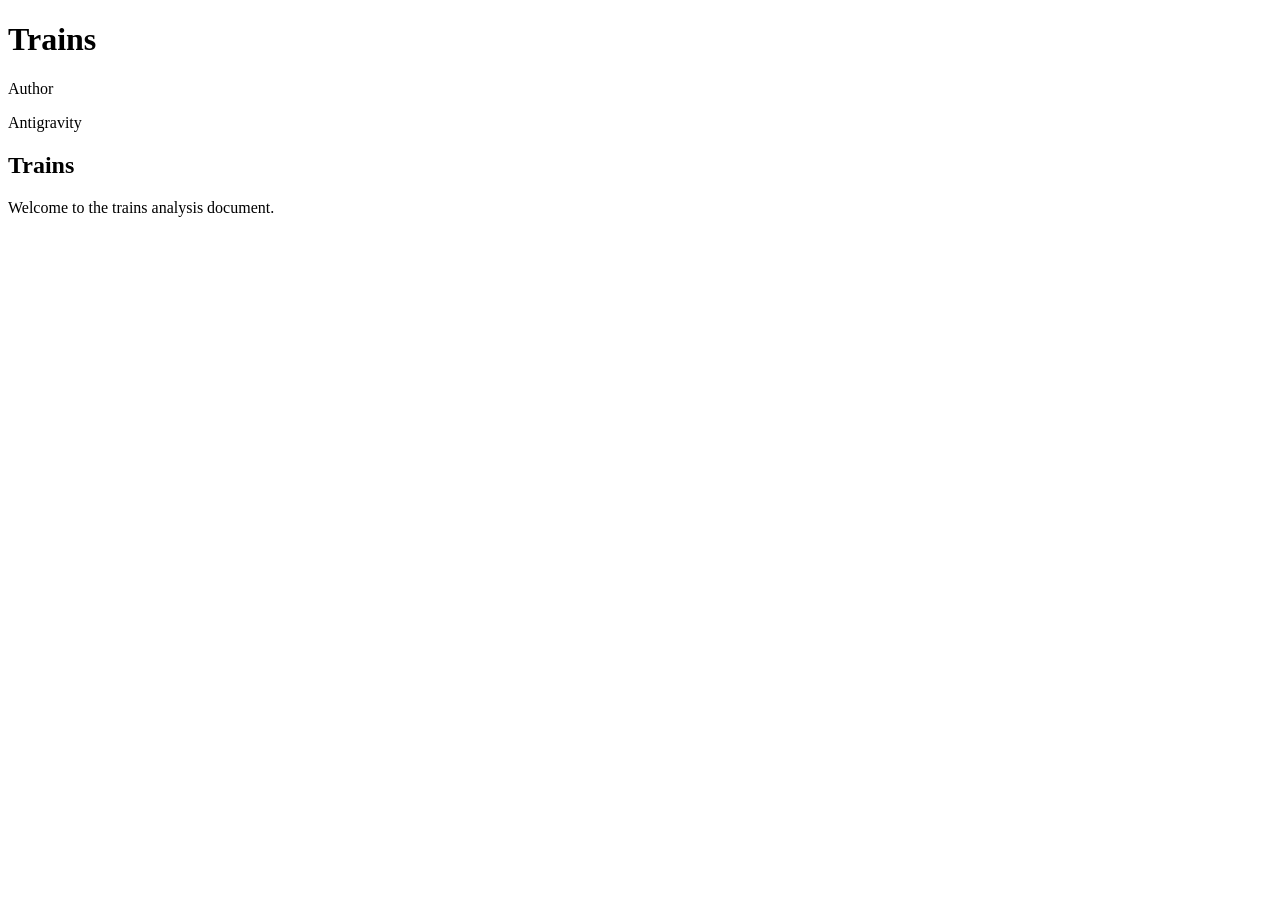
==== analysis.html @ bbd1805a "Add Quarto analysis document and configuration" ====
<!DOCTYPE html>
<html xmlns="http://www.w3.org/1999/xhtml" lang="en" xml:lang="en"><head>

<meta charset="utf-8">
<meta name="generator" content="quarto-1.9.38">

<meta name="viewport" content="width=device-width, initial-scale=1.0, user-scalable=yes">

<meta name="author" content="Antigravity">

<title>Trains</title>
<style>
/* Default styles provided by pandoc.
** See https://pandoc.org/MANUAL.html#variables-for-html for config info.
*/
code{white-space: pre-wrap;}
span.smallcaps{font-variant: small-caps;}
div.columns{display: flex; gap: min(4vw, 1.5em);}
div.column{flex: auto; overflow-x: auto;}
div.hanging-indent{margin-left: 1.5em; text-indent: -1.5em;}
ul.task-list{list-style: none;}
ul.task-list li input[type="checkbox"] {
  width: 0.8em;
  margin: 0 0.8em 0.2em -1em; /* quarto-specific, see https://github.com/quarto-dev/quarto-cli/issues/4556 */ 
  vertical-align: middle;
}
</style>


<script src="analysis_files/libs/clipboard/clipboard.min.js"></script>
<script src="analysis_files/libs/quarto-html/quarto.js" type="module"></script>
<script src="analysis_files/libs/quarto-html/tabsets/tabsets.js" type="module"></script>
<script src="analysis_files/libs/quarto-html/popper.min.js"></script>
<script src="analysis_files/libs/quarto-html/tippy.umd.min.js"></script>
<script src="analysis_files/libs/quarto-html/anchor.min.js"></script>
<link href="analysis_files/libs/quarto-html/tippy.css" rel="stylesheet">
<link href="analysis_files/libs/quarto-html/quarto-syntax-highlighting-15634bcf2e68342d4ad2dfa704d543f6.css" rel="stylesheet" id="quarto-text-highlighting-styles">
<script src="analysis_files/libs/bootstrap/bootstrap.min.js"></script>
<link href="analysis_files/libs/bootstrap/bootstrap-icons.css" rel="stylesheet">
<link href="analysis_files/libs/bootstrap/bootstrap-22d9d407b2aa3baf060e26cb929b2862.min.css" rel="stylesheet" append-hash="true" id="quarto-bootstrap" data-mode="light">


</head>

<body class="fullcontent quarto-light">

<div id="quarto-content" class="page-columns page-rows-contents page-layout-article">

<main class="content" id="quarto-document-content">

<header id="title-block-header" class="quarto-title-block default">
<div class="quarto-title">
<h1 class="title">Trains</h1>
</div>



<div class="quarto-title-meta">

    <div>
    <div class="quarto-title-meta-heading">Author</div>
    <div class="quarto-title-meta-contents">
             <p>Antigravity </p>
          </div>
  </div>
    
  
    
  </div>
  


</header>


<section id="trains" class="level1">
<h1>Trains</h1>
<p>Welcome to the trains analysis document.</p>
</section>

</main>
<!-- /main column -->
<script id="quarto-html-after-body" type="application/javascript">
  window.document.addEventListener("DOMContentLoaded", function (event) {
    const icon = "";
    const anchorJS = new window.AnchorJS();
    anchorJS.options = {
      placement: 'right',
      icon: icon
    };
    anchorJS.add('.anchored');
    const isCodeAnnotation = (el) => {
      for (const clz of el.classList) {
        if (clz.startsWith('code-annotation-')) {                     
          return true;
        }
      }
      return false;
    }
    const onCopySuccess = function(e) {
      // button target
      const button = e.trigger;
      // don't keep focus
      button.blur();
      // flash "checked"
      button.classList.add('code-copy-button-checked');
      var currentTitle = button.getAttribute("title");
      button.setAttribute("title", "Copied!");
      let tooltip;
      if (window.bootstrap) {
        button.setAttribute("data-bs-toggle", "tooltip");
        button.setAttribute("data-bs-placement", "left");
        button.setAttribute("data-bs-title", "Copied!");
        tooltip = new bootstrap.Tooltip(button, 
          { trigger: "manual", 
            customClass: "code-copy-button-tooltip",
            offset: [0, -8]});
        tooltip.show();    
      }
      setTimeout(function() {
        if (tooltip) {
          tooltip.hide();
          button.removeAttribute("data-bs-title");
          button.removeAttribute("data-bs-toggle");
          button.removeAttribute("data-bs-placement");
        }
        button.setAttribute("title", currentTitle);
        button.classList.remove('code-copy-button-checked');
      }, 1000);
      // clear code selection
      e.clearSelection();
    }
    const getTextToCopy = function(trigger) {
      const outerScaffold = trigger.parentElement.cloneNode(true);
      const codeEl = outerScaffold.querySelector('code');
      for (const childEl of codeEl.children) {
        if (isCodeAnnotation(childEl)) {
          childEl.remove();
        }
      }
      return codeEl.innerText;
    }
    const clipboard = new window.ClipboardJS('.code-copy-button:not([data-in-quarto-modal])', {
      text: getTextToCopy
    });
    clipboard.on('success', onCopySuccess);
    if (window.document.getElementById('quarto-embedded-source-code-modal')) {
      const clipboardModal = new window.ClipboardJS('.code-copy-button[data-in-quarto-modal]', {
        text: getTextToCopy,
        container: window.document.getElementById('quarto-embedded-source-code-modal')
      });
      clipboardModal.on('success', onCopySuccess);
    }
      var localhostRegex = new RegExp(/^(?:http|https):\/\/localhost\:?[0-9]*\//);
      var mailtoRegex = new RegExp(/^mailto:/);
        var filterRegex = new RegExp('/' + window.location.host + '/');
      var isInternal = (href) => {
          return filterRegex.test(href) || localhostRegex.test(href) || mailtoRegex.test(href);
      }
      // Inspect non-navigation links and adorn them if external
     var links = window.document.querySelectorAll('a[href]:not(.nav-link):not(.navbar-brand):not(.toc-action):not(.sidebar-link):not(.sidebar-item-toggle):not(.pagination-link):not(.no-external):not([aria-hidden]):not(.dropdown-item):not(.quarto-navigation-tool):not(.about-link)');
      for (var i=0; i<links.length; i++) {
        const link = links[i];
        if (!isInternal(link.href)) {
          // undo the damage that might have been done by quarto-nav.js in the case of
          // links that we want to consider external
          if (link.dataset.originalHref !== undefined) {
            link.href = link.dataset.originalHref;
          }
        }
      }
    function tippyHover(el, contentFn, onTriggerFn, onUntriggerFn) {
      const config = {
        allowHTML: true,
        maxWidth: 500,
        delay: 100,
        arrow: false,
        appendTo: function(el) {
            return el.parentElement;
        },
        interactive: true,
        interactiveBorder: 10,
        theme: 'quarto',
        placement: 'bottom-start',
      };
      if (contentFn) {
        config.content = contentFn;
      }
      if (onTriggerFn) {
        config.onTrigger = onTriggerFn;
      }
      if (onUntriggerFn) {
        config.onUntrigger = onUntriggerFn;
      }
      window.tippy(el, config); 
    }
    const noterefs = window.document.querySelectorAll('a[role="doc-noteref"]');
    for (var i=0; i<noterefs.length; i++) {
      const ref = noterefs[i];
      tippyHover(ref, function() {
        // use id or data attribute instead here
        let href = ref.getAttribute('data-footnote-href') || ref.getAttribute('href');
        try { href = new URL(href).hash; } catch {}
        const id = href.replace(/^#\/?/, "");
        const note = window.document.getElementById(id);
        if (note) {
          return note.innerHTML;
        } else {
          return "";
        }
      });
    }
    const xrefs = window.document.querySelectorAll('a.quarto-xref');
    const processXRef = (id, note) => {
      // Strip column container classes
      const stripColumnClz = (el) => {
        el.classList.remove("page-full", "page-columns");
        if (el.children) {
          for (const child of el.children) {
            stripColumnClz(child);
          }
        }
      }
      stripColumnClz(note)
      if (id === null || id.startsWith('sec-')) {
        // Special case sections, only their first couple elements
        const container = document.createElement("div");
        if (note.children && note.children.length > 2) {
          container.appendChild(note.children[0].cloneNode(true));
          for (let i = 1; i < note.children.length; i++) {
            const child = note.children[i];
            if (child.tagName === "P" && child.innerText === "") {
              continue;
            } else {
              container.appendChild(child.cloneNode(true));
              break;
            }
          }
          if (window.Quarto?.typesetMath) {
            window.Quarto.typesetMath(container);
          }
          return container.innerHTML
        } else {
          if (window.Quarto?.typesetMath) {
            window.Quarto.typesetMath(note);
          }
          return note.innerHTML;
        }
      } else {
        // Remove any anchor links if they are present
        const anchorLink = note.querySelector('a.anchorjs-link');
        if (anchorLink) {
          anchorLink.remove();
        }
        if (window.Quarto?.typesetMath) {
          window.Quarto.typesetMath(note);
        }
        if (note.classList.contains("callout")) {
          return note.outerHTML;
        } else {
          return note.innerHTML;
        }
      }
    }
    for (var i=0; i<xrefs.length; i++) {
      const xref = xrefs[i];
      tippyHover(xref, undefined, function(instance) {
        instance.disable();
        let url = xref.getAttribute('href');
        let hash = undefined; 
        if (url.startsWith('#')) {
          hash = url;
        } else {
          try { hash = new URL(url).hash; } catch {}
        }
        if (hash) {
          const id = hash.replace(/^#\/?/, "");
          const note = window.document.getElementById(id);
          if (note !== null) {
            try {
              const html = processXRef(id, note.cloneNode(true));
              instance.setContent(html);
            } finally {
              instance.enable();
              instance.show();
            }
          } else {
            // See if we can fetch this
            fetch(url.split('#')[0])
            .then(res => res.text())
            .then(html => {
              const parser = new DOMParser();
              const htmlDoc = parser.parseFromString(html, "text/html");
              const note = htmlDoc.getElementById(id);
              if (note !== null) {
                const html = processXRef(id, note);
                instance.setContent(html);
              } 
            }).finally(() => {
              instance.enable();
              instance.show();
            });
          }
        } else {
          // See if we can fetch a full url (with no hash to target)
          // This is a special case and we should probably do some content thinning / targeting
          fetch(url)
          .then(res => res.text())
          .then(html => {
            const parser = new DOMParser();
            const htmlDoc = parser.parseFromString(html, "text/html");
            const note = htmlDoc.querySelector('main.content');
            if (note !== null) {
              // This should only happen for chapter cross references
              // (since there is no id in the URL)
              // remove the first header
              if (note.children.length > 0 && note.children[0].tagName === "HEADER") {
                note.children[0].remove();
              }
              const html = processXRef(null, note);
              instance.setContent(html);
            } 
          }).finally(() => {
            instance.enable();
            instance.show();
          });
        }
      }, function(instance) {
      });
    }
        let selectedAnnoteEl;
        const selectorForAnnotation = ( cell, annotation) => {
          let cellAttr = 'data-code-cell="' + cell + '"';
          let lineAttr = 'data-code-annotation="' +  annotation + '"';
          const selector = 'span[' + cellAttr + '][' + lineAttr + ']';
          return selector;
        }
        const selectCodeLines = (annoteEl) => {
          const doc = window.document;
          const targetCell = annoteEl.getAttribute("data-target-cell");
          const targetAnnotation = annoteEl.getAttribute("data-target-annotation");
          const annoteSpan = window.document.querySelector(selectorForAnnotation(targetCell, targetAnnotation));
          const lines = annoteSpan.getAttribute("data-code-lines").split(",");
          const lineIds = lines.map((line) => {
            return targetCell + "-" + line;
          })
          let top = null;
          let height = null;
          let parent = null;
          if (lineIds.length > 0) {
              //compute the position of the single el (top and bottom and make a div)
              const el = window.document.getElementById(lineIds[0]);
              top = el.offsetTop;
              height = el.offsetHeight;
              parent = el.parentElement.parentElement;
            if (lineIds.length > 1) {
              const lastEl = window.document.getElementById(lineIds[lineIds.length - 1]);
              const bottom = lastEl.offsetTop + lastEl.offsetHeight;
              height = bottom - top;
            }
            if (top !== null && height !== null && parent !== null) {
              // cook up a div (if necessary) and position it 
              let div = window.document.getElementById("code-annotation-line-highlight");
              if (div === null) {
                div = window.document.createElement("div");
                div.setAttribute("id", "code-annotation-line-highlight");
                div.style.position = 'absolute';
                parent.appendChild(div);
              }
              div.style.top = top - 2 + "px";
              div.style.height = height + 4 + "px";
              div.style.left = 0;
              let gutterDiv = window.document.getElementById("code-annotation-line-highlight-gutter");
              if (gutterDiv === null) {
                gutterDiv = window.document.createElement("div");
                gutterDiv.setAttribute("id", "code-annotation-line-highlight-gutter");
                gutterDiv.style.position = 'absolute';
                const codeCell = window.document.getElementById(targetCell);
                const gutter = codeCell.querySelector('.code-annotation-gutter');
                gutter.appendChild(gutterDiv);
              }
              gutterDiv.style.top = top - 2 + "px";
              gutterDiv.style.height = height + 4 + "px";
            }
            selectedAnnoteEl = annoteEl;
          }
        };
        const unselectCodeLines = () => {
          const elementsIds = ["code-annotation-line-highlight", "code-annotation-line-highlight-gutter"];
          elementsIds.forEach((elId) => {
            const div = window.document.getElementById(elId);
            if (div) {
              div.remove();
            }
          });
          selectedAnnoteEl = undefined;
        };
          // Handle positioning of the toggle
      window.addEventListener(
        "resize",
        throttle(() => {
          elRect = undefined;
          if (selectedAnnoteEl) {
            selectCodeLines(selectedAnnoteEl);
          }
        }, 10)
      );
      function throttle(fn, ms) {
      let throttle = false;
      let timer;
        return (...args) => {
          if(!throttle) { // first call gets through
              fn.apply(this, args);
              throttle = true;
          } else { // all the others get throttled
              if(timer) clearTimeout(timer); // cancel #2
              timer = setTimeout(() => {
                fn.apply(this, args);
                timer = throttle = false;
              }, ms);
          }
        };
      }
        // Attach click handler to the DT
        const annoteDls = window.document.querySelectorAll('dt[data-target-cell]');
        for (const annoteDlNode of annoteDls) {
          annoteDlNode.addEventListener('click', (event) => {
            const clickedEl = event.target;
            if (clickedEl !== selectedAnnoteEl) {
              unselectCodeLines();
              const activeEl = window.document.querySelector('dt[data-target-cell].code-annotation-active');
              if (activeEl) {
                activeEl.classList.remove('code-annotation-active');
              }
              selectCodeLines(clickedEl);
              clickedEl.classList.add('code-annotation-active');
            } else {
              // Unselect the line
              unselectCodeLines();
              clickedEl.classList.remove('code-annotation-active');
            }
          });
        }
    const findCites = (el) => {
      const parentEl = el.parentElement;
      if (parentEl) {
        const cites = parentEl.dataset.cites;
        if (cites) {
          return {
            el,
            cites: cites.split(' ')
          };
        } else {
          return findCites(el.parentElement)
        }
      } else {
        return undefined;
      }
    };
    var bibliorefs = window.document.querySelectorAll('a[role="doc-biblioref"]');
    for (var i=0; i<bibliorefs.length; i++) {
      const ref = bibliorefs[i];
      const citeInfo = findCites(ref);
      if (citeInfo) {
        tippyHover(citeInfo.el, function() {
          var popup = window.document.createElement('div');
          citeInfo.cites.forEach(function(cite) {
            var citeDiv = window.document.createElement('div');
            citeDiv.classList.add('hanging-indent');
            citeDiv.classList.add('csl-entry');
            var biblioDiv = window.document.getElementById('ref-' + cite);
            if (biblioDiv) {
              citeDiv.innerHTML = biblioDiv.innerHTML;
            }
            popup.appendChild(citeDiv);
          });
          return popup.innerHTML;
        });
      }
    }
  });
  </script>
</div> <!-- /content -->




</body></html>
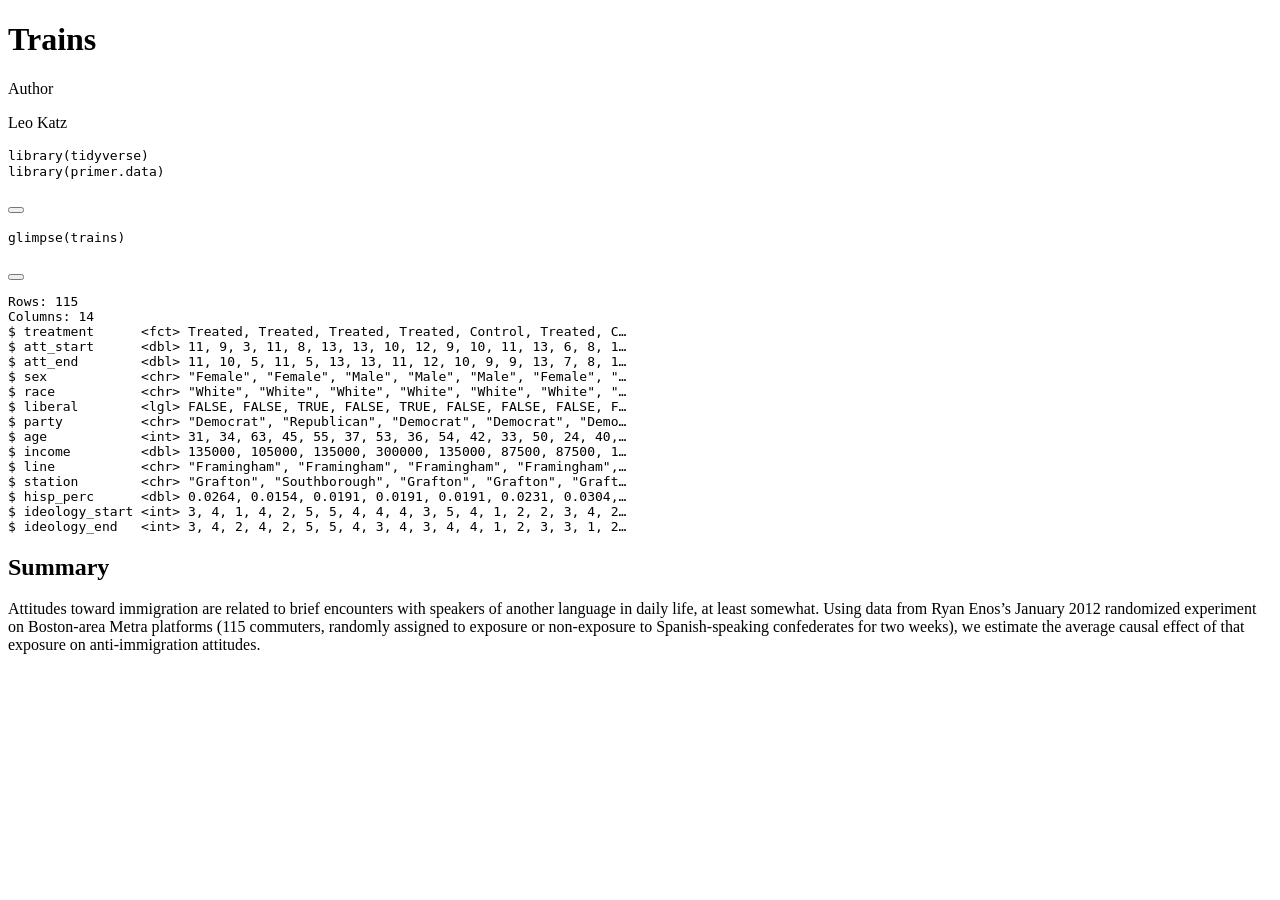
==== commit 1d7db26e: "inital summary and wisdom analysis" ====
--- a/analysis.html
+++ b/analysis.html
@@ -6,7 +6,7 @@
 
 <meta name="viewport" content="width=device-width, initial-scale=1.0, user-scalable=yes">
 
-<meta name="author" content="Antigravity">
+<meta name="author" content="Leo Katz">
 
 <title>Trains</title>
 <style>
@@ -24,6 +24,41 @@
   margin: 0 0.8em 0.2em -1em; /* quarto-specific, see https://github.com/quarto-dev/quarto-cli/issues/4556 */ 
   vertical-align: middle;
 }
+/* CSS for syntax highlighting */
+html { -webkit-text-size-adjust: 100%; }
+pre > code.sourceCode { white-space: pre; position: relative; }
+pre > code.sourceCode > span { display: inline-block; line-height: 1.25; }
+pre > code.sourceCode > span:empty { height: 1.2em; }
+.sourceCode { overflow: visible; }
+code.sourceCode > span { color: inherit; text-decoration: inherit; }
+div.sourceCode { margin: 1em 0; }
+pre.sourceCode { margin: 0; }
+@media screen {
+div.sourceCode { overflow: auto; }
+}
+@media print {
+pre > code.sourceCode { white-space: pre-wrap; }
+pre > code.sourceCode > span { text-indent: -5em; padding-left: 5em; }
+}
+pre.numberSource code
+  { counter-reset: source-line 0; }
+pre.numberSource code > span
+  { position: relative; left: -4em; counter-increment: source-line; }
+pre.numberSource code > span > a:first-child::before
+  { content: counter(source-line);
+    position: relative; left: -1em; text-align: right; vertical-align: baseline;
+    border: none; display: inline-block;
+    -webkit-touch-callout: none; -webkit-user-select: none;
+    -khtml-user-select: none; -moz-user-select: none;
+    -ms-user-select: none; user-select: none;
+    padding: 0 4px; width: 4em;
+  }
+pre.numberSource { margin-left: 3em;  padding-left: 4px; }
+div.sourceCode
+  {   }
+@media screen {
+pre > code.sourceCode > span > a:first-child::before { text-decoration: underline; }
+}
 </style>
 
 
@@ -60,7 +95,7 @@
     <div>
     <div class="quarto-title-meta-heading">Author</div>
     <div class="quarto-title-meta-contents">
-             <p>Antigravity </p>
+             <p>Leo Katz </p>
           </div>
   </div>
     
@@ -73,9 +108,34 @@
 </header>
 
 
-<section id="trains" class="level1">
-<h1>Trains</h1>
-<p>Welcome to the trains analysis document.</p>
+<div class="cell">
+<div class="code-copy-outer-scaffold"><div class="sourceCode cell-code" id="cb1"><pre class="sourceCode r code-with-copy"><code class="sourceCode r"><span id="cb1-1"><a href="#cb1-1" aria-hidden="true" tabindex="-1"></a><span class="fu">library</span>(tidyverse)</span>
+<span id="cb1-2"><a href="#cb1-2" aria-hidden="true" tabindex="-1"></a><span class="fu">library</span>(primer.data)</span></code></pre></div><button title="Copy to Clipboard" class="code-copy-button"><i class="bi"></i></button></div>
+</div>
+<div class="cell">
+<div class="code-copy-outer-scaffold"><div class="sourceCode cell-code" id="cb2"><pre class="sourceCode r code-with-copy"><code class="sourceCode r"><span id="cb2-1"><a href="#cb2-1" aria-hidden="true" tabindex="-1"></a><span class="fu">glimpse</span>(trains)</span></code></pre></div><button title="Copy to Clipboard" class="code-copy-button"><i class="bi"></i></button></div>
+<div class="cell-output cell-output-stdout">
+<pre><code>Rows: 115
+Columns: 14
+$ treatment      &lt;fct&gt; Treated, Treated, Treated, Treated, Control, Treated, C…
+$ att_start      &lt;dbl&gt; 11, 9, 3, 11, 8, 13, 13, 10, 12, 9, 10, 11, 13, 6, 8, 1…
+$ att_end        &lt;dbl&gt; 11, 10, 5, 11, 5, 13, 13, 11, 12, 10, 9, 9, 13, 7, 8, 1…
+$ sex            &lt;chr&gt; "Female", "Female", "Male", "Male", "Male", "Female", "…
+$ race           &lt;chr&gt; "White", "White", "White", "White", "White", "White", "…
+$ liberal        &lt;lgl&gt; FALSE, FALSE, TRUE, FALSE, TRUE, FALSE, FALSE, FALSE, F…
+$ party          &lt;chr&gt; "Democrat", "Republican", "Democrat", "Democrat", "Demo…
+$ age            &lt;int&gt; 31, 34, 63, 45, 55, 37, 53, 36, 54, 42, 33, 50, 24, 40,…
+$ income         &lt;dbl&gt; 135000, 105000, 135000, 300000, 135000, 87500, 87500, 1…
+$ line           &lt;chr&gt; "Framingham", "Framingham", "Framingham", "Framingham",…
+$ station        &lt;chr&gt; "Grafton", "Southborough", "Grafton", "Grafton", "Graft…
+$ hisp_perc      &lt;dbl&gt; 0.0264, 0.0154, 0.0191, 0.0191, 0.0191, 0.0231, 0.0304,…
+$ ideology_start &lt;int&gt; 3, 4, 1, 4, 2, 5, 5, 4, 4, 4, 3, 5, 4, 1, 2, 2, 3, 4, 2…
+$ ideology_end   &lt;int&gt; 3, 4, 2, 4, 2, 5, 5, 4, 3, 4, 3, 4, 4, 1, 2, 3, 3, 1, 2…</code></pre>
+</div>
+</div>
+<section id="summary" class="level2">
+<h2 class="anchored" data-anchor-id="summary">Summary</h2>
+<p>Attitudes toward immigration are related to brief encounters with speakers of another language in daily life, at least somewhat. Using data from Ryan Enos’s January 2012 randomized experiment on Boston-area Metra platforms (115 commuters, randomly assigned to exposure or non-exposure to Spanish-speaking confederates for two weeks), we estimate the average causal effect of that exposure on anti-immigration attitudes.</p>
 </section>
 
 </main>
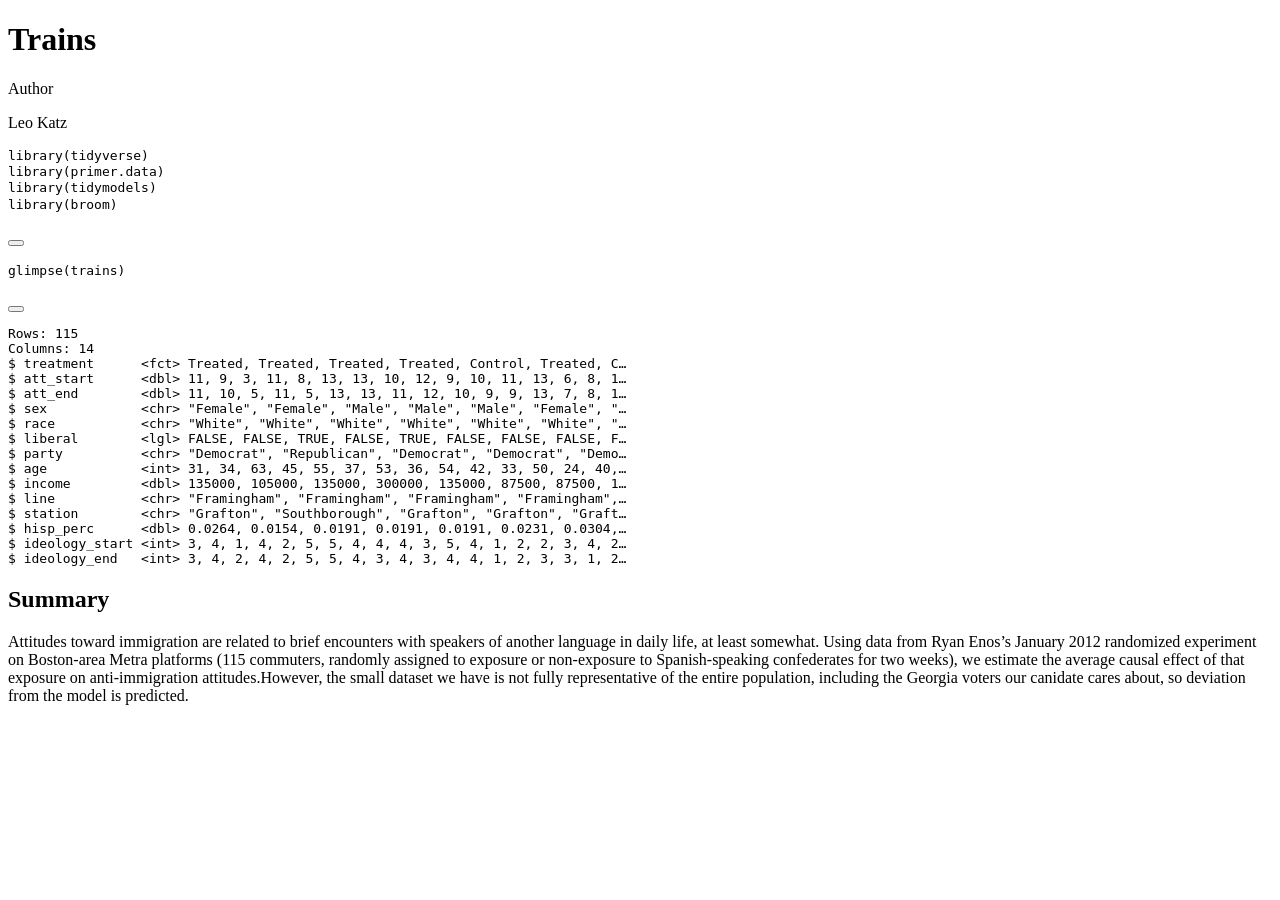
==== commit 10b974d2: "added next sentence to summary" ====
--- a/analysis.html
+++ b/analysis.html
@@ -110,7 +110,9 @@
 
 <div class="cell">
 <div class="code-copy-outer-scaffold"><div class="sourceCode cell-code" id="cb1"><pre class="sourceCode r code-with-copy"><code class="sourceCode r"><span id="cb1-1"><a href="#cb1-1" aria-hidden="true" tabindex="-1"></a><span class="fu">library</span>(tidyverse)</span>
-<span id="cb1-2"><a href="#cb1-2" aria-hidden="true" tabindex="-1"></a><span class="fu">library</span>(primer.data)</span></code></pre></div><button title="Copy to Clipboard" class="code-copy-button"><i class="bi"></i></button></div>
+<span id="cb1-2"><a href="#cb1-2" aria-hidden="true" tabindex="-1"></a><span class="fu">library</span>(primer.data)</span>
+<span id="cb1-3"><a href="#cb1-3" aria-hidden="true" tabindex="-1"></a><span class="fu">library</span>(tidymodels)</span>
+<span id="cb1-4"><a href="#cb1-4" aria-hidden="true" tabindex="-1"></a><span class="fu">library</span>(broom)</span></code></pre></div><button title="Copy to Clipboard" class="code-copy-button"><i class="bi"></i></button></div>
 </div>
 <div class="cell">
 <div class="code-copy-outer-scaffold"><div class="sourceCode cell-code" id="cb2"><pre class="sourceCode r code-with-copy"><code class="sourceCode r"><span id="cb2-1"><a href="#cb2-1" aria-hidden="true" tabindex="-1"></a><span class="fu">glimpse</span>(trains)</span></code></pre></div><button title="Copy to Clipboard" class="code-copy-button"><i class="bi"></i></button></div>
@@ -135,7 +137,7 @@
 </div>
 <section id="summary" class="level2">
 <h2 class="anchored" data-anchor-id="summary">Summary</h2>
-<p>Attitudes toward immigration are related to brief encounters with speakers of another language in daily life, at least somewhat. Using data from Ryan Enos’s January 2012 randomized experiment on Boston-area Metra platforms (115 commuters, randomly assigned to exposure or non-exposure to Spanish-speaking confederates for two weeks), we estimate the average causal effect of that exposure on anti-immigration attitudes.</p>
+<p>Attitudes toward immigration are related to brief encounters with speakers of another language in daily life, at least somewhat. Using data from Ryan Enos’s January 2012 randomized experiment on Boston-area Metra platforms (115 commuters, randomly assigned to exposure or non-exposure to Spanish-speaking confederates for two weeks), we estimate the average causal effect of that exposure on anti-immigration attitudes.However, the small dataset we have is not fully representative of the entire population, including the Georgia voters our canidate cares about, so deviation from the model is predicted.</p>
 </section>
 
 </main>
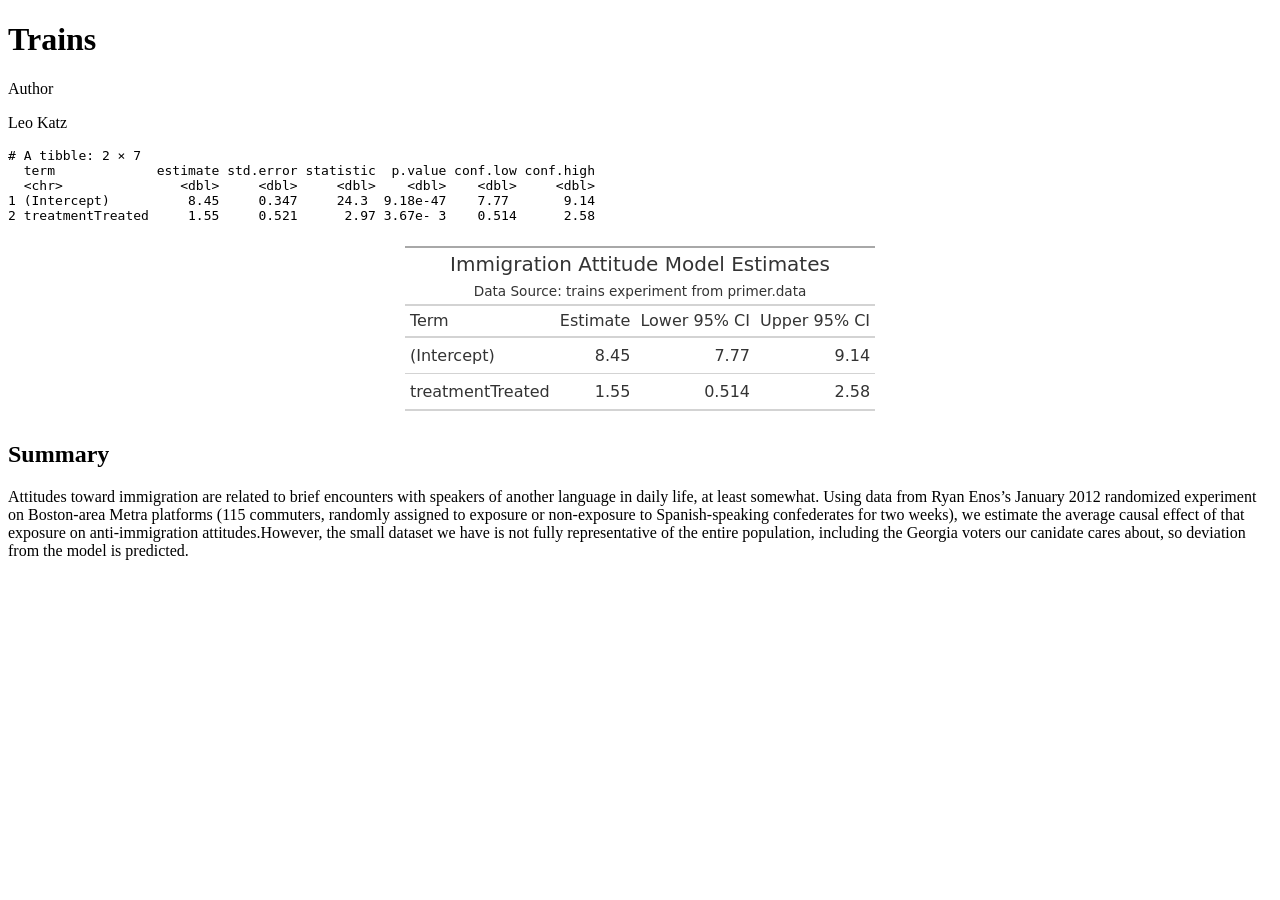
==== commit c86d1253: "added courage and updated summary" ====
--- a/analysis.html
+++ b/analysis.html
@@ -24,41 +24,6 @@
   margin: 0 0.8em 0.2em -1em; /* quarto-specific, see https://github.com/quarto-dev/quarto-cli/issues/4556 */ 
   vertical-align: middle;
 }
-/* CSS for syntax highlighting */
-html { -webkit-text-size-adjust: 100%; }
-pre > code.sourceCode { white-space: pre; position: relative; }
-pre > code.sourceCode > span { display: inline-block; line-height: 1.25; }
-pre > code.sourceCode > span:empty { height: 1.2em; }
-.sourceCode { overflow: visible; }
-code.sourceCode > span { color: inherit; text-decoration: inherit; }
-div.sourceCode { margin: 1em 0; }
-pre.sourceCode { margin: 0; }
-@media screen {
-div.sourceCode { overflow: auto; }
-}
-@media print {
-pre > code.sourceCode { white-space: pre-wrap; }
-pre > code.sourceCode > span { text-indent: -5em; padding-left: 5em; }
-}
-pre.numberSource code
-  { counter-reset: source-line 0; }
-pre.numberSource code > span
-  { position: relative; left: -4em; counter-increment: source-line; }
-pre.numberSource code > span > a:first-child::before
-  { content: counter(source-line);
-    position: relative; left: -1em; text-align: right; vertical-align: baseline;
-    border: none; display: inline-block;
-    -webkit-touch-callout: none; -webkit-user-select: none;
-    -khtml-user-select: none; -moz-user-select: none;
-    -ms-user-select: none; user-select: none;
-    padding: 0 4px; width: 4em;
-  }
-pre.numberSource { margin-left: 3em;  padding-left: 4px; }
-div.sourceCode
-  {   }
-@media screen {
-pre > code.sourceCode > span > a:first-child::before { text-decoration: underline; }
-}
 </style>
 
 
@@ -109,30 +74,498 @@
 
 
 <div class="cell">
-<div class="code-copy-outer-scaffold"><div class="sourceCode cell-code" id="cb1"><pre class="sourceCode r code-with-copy"><code class="sourceCode r"><span id="cb1-1"><a href="#cb1-1" aria-hidden="true" tabindex="-1"></a><span class="fu">library</span>(tidyverse)</span>
-<span id="cb1-2"><a href="#cb1-2" aria-hidden="true" tabindex="-1"></a><span class="fu">library</span>(primer.data)</span>
-<span id="cb1-3"><a href="#cb1-3" aria-hidden="true" tabindex="-1"></a><span class="fu">library</span>(tidymodels)</span>
-<span id="cb1-4"><a href="#cb1-4" aria-hidden="true" tabindex="-1"></a><span class="fu">library</span>(broom)</span></code></pre></div><button title="Copy to Clipboard" class="code-copy-button"><i class="bi"></i></button></div>
+<div class="cell-output cell-output-stdout">
+<pre><code># A tibble: 2 × 7
+  term             estimate std.error statistic  p.value conf.low conf.high
+  &lt;chr&gt;               &lt;dbl&gt;     &lt;dbl&gt;     &lt;dbl&gt;    &lt;dbl&gt;    &lt;dbl&gt;     &lt;dbl&gt;
+1 (Intercept)          8.45     0.347     24.3  9.18e-47    7.77       9.14
+2 treatmentTreated     1.55     0.521      2.97 3.67e- 3    0.514      2.58</code></pre>
+</div>
 </div>
 <div class="cell">
-<div class="code-copy-outer-scaffold"><div class="sourceCode cell-code" id="cb2"><pre class="sourceCode r code-with-copy"><code class="sourceCode r"><span id="cb2-1"><a href="#cb2-1" aria-hidden="true" tabindex="-1"></a><span class="fu">glimpse</span>(trains)</span></code></pre></div><button title="Copy to Clipboard" class="code-copy-button"><i class="bi"></i></button></div>
-<div class="cell-output cell-output-stdout">
-<pre><code>Rows: 115
-Columns: 14
-$ treatment      &lt;fct&gt; Treated, Treated, Treated, Treated, Control, Treated, C…
-$ att_start      &lt;dbl&gt; 11, 9, 3, 11, 8, 13, 13, 10, 12, 9, 10, 11, 13, 6, 8, 1…
-$ att_end        &lt;dbl&gt; 11, 10, 5, 11, 5, 13, 13, 11, 12, 10, 9, 9, 13, 7, 8, 1…
-$ sex            &lt;chr&gt; "Female", "Female", "Male", "Male", "Male", "Female", "…
-$ race           &lt;chr&gt; "White", "White", "White", "White", "White", "White", "…
-$ liberal        &lt;lgl&gt; FALSE, FALSE, TRUE, FALSE, TRUE, FALSE, FALSE, FALSE, F…
-$ party          &lt;chr&gt; "Democrat", "Republican", "Democrat", "Democrat", "Demo…
-$ age            &lt;int&gt; 31, 34, 63, 45, 55, 37, 53, 36, 54, 42, 33, 50, 24, 40,…
-$ income         &lt;dbl&gt; 135000, 105000, 135000, 300000, 135000, 87500, 87500, 1…
-$ line           &lt;chr&gt; "Framingham", "Framingham", "Framingham", "Framingham",…
-$ station        &lt;chr&gt; "Grafton", "Southborough", "Grafton", "Grafton", "Graft…
-$ hisp_perc      &lt;dbl&gt; 0.0264, 0.0154, 0.0191, 0.0191, 0.0191, 0.0231, 0.0304,…
-$ ideology_start &lt;int&gt; 3, 4, 1, 4, 2, 5, 5, 4, 4, 4, 3, 5, 4, 1, 2, 2, 3, 4, 2…
-$ ideology_end   &lt;int&gt; 3, 4, 2, 4, 2, 5, 5, 4, 3, 4, 3, 4, 4, 1, 2, 3, 3, 1, 2…</code></pre>
+<div class="cell-output-display">
+<div id="ojwdjwjxiv" style="padding-left:0px;padding-right:0px;padding-top:10px;padding-bottom:10px;overflow-x:auto;overflow-y:auto;width:auto;height:auto;">
+<style>#ojwdjwjxiv table {
+  font-family: system-ui, 'Segoe UI', Roboto, Helvetica, Arial, sans-serif, 'Apple Color Emoji', 'Segoe UI Emoji', 'Segoe UI Symbol', 'Noto Color Emoji';
+  -webkit-font-smoothing: antialiased;
+  -moz-osx-font-smoothing: grayscale;
+}
+
+#ojwdjwjxiv thead, #ojwdjwjxiv tbody, #ojwdjwjxiv tfoot, #ojwdjwjxiv tr, #ojwdjwjxiv td, #ojwdjwjxiv th {
+  border-style: none;
+}
+
+#ojwdjwjxiv p {
+  margin: 0;
+  padding: 0;
+}
+
+#ojwdjwjxiv .gt_table {
+  display: table;
+  border-collapse: collapse;
+  line-height: normal;
+  margin-left: auto;
+  margin-right: auto;
+  color: #333333;
+  font-size: 16px;
+  font-weight: normal;
+  font-style: normal;
+  background-color: #FFFFFF;
+  width: auto;
+  border-top-style: solid;
+  border-top-width: 2px;
+  border-top-color: #A8A8A8;
+  border-right-style: none;
+  border-right-width: 2px;
+  border-right-color: #D3D3D3;
+  border-bottom-style: solid;
+  border-bottom-width: 2px;
+  border-bottom-color: #A8A8A8;
+  border-left-style: none;
+  border-left-width: 2px;
+  border-left-color: #D3D3D3;
+}
+
+#ojwdjwjxiv .gt_caption {
+  padding-top: 4px;
+  padding-bottom: 4px;
+}
+
+#ojwdjwjxiv .gt_title {
+  color: #333333;
+  font-size: 125%;
+  font-weight: initial;
+  padding-top: 4px;
+  padding-bottom: 4px;
+  padding-left: 5px;
+  padding-right: 5px;
+  border-bottom-color: #FFFFFF;
+  border-bottom-width: 0;
+}
+
+#ojwdjwjxiv .gt_subtitle {
+  color: #333333;
+  font-size: 85%;
+  font-weight: initial;
+  padding-top: 3px;
+  padding-bottom: 5px;
+  padding-left: 5px;
+  padding-right: 5px;
+  border-top-color: #FFFFFF;
+  border-top-width: 0;
+}
+
+#ojwdjwjxiv .gt_heading {
+  background-color: #FFFFFF;
+  text-align: center;
+  border-bottom-color: #FFFFFF;
+  border-left-style: none;
+  border-left-width: 1px;
+  border-left-color: #D3D3D3;
+  border-right-style: none;
+  border-right-width: 1px;
+  border-right-color: #D3D3D3;
+}
+
+#ojwdjwjxiv .gt_bottom_border {
+  border-bottom-style: solid;
+  border-bottom-width: 2px;
+  border-bottom-color: #D3D3D3;
+}
+
+#ojwdjwjxiv .gt_col_headings {
+  border-top-style: solid;
+  border-top-width: 2px;
+  border-top-color: #D3D3D3;
+  border-bottom-style: solid;
+  border-bottom-width: 2px;
+  border-bottom-color: #D3D3D3;
+  border-left-style: none;
+  border-left-width: 1px;
+  border-left-color: #D3D3D3;
+  border-right-style: none;
+  border-right-width: 1px;
+  border-right-color: #D3D3D3;
+}
+
+#ojwdjwjxiv .gt_col_heading {
+  color: #333333;
+  background-color: #FFFFFF;
+  font-size: 100%;
+  font-weight: normal;
+  text-transform: inherit;
+  border-left-style: none;
+  border-left-width: 1px;
+  border-left-color: #D3D3D3;
+  border-right-style: none;
+  border-right-width: 1px;
+  border-right-color: #D3D3D3;
+  vertical-align: bottom;
+  padding-top: 5px;
+  padding-bottom: 6px;
+  padding-left: 5px;
+  padding-right: 5px;
+  overflow-x: hidden;
+}
+
+#ojwdjwjxiv .gt_column_spanner_outer {
+  color: #333333;
+  background-color: #FFFFFF;
+  font-size: 100%;
+  font-weight: normal;
+  text-transform: inherit;
+  padding-top: 0;
+  padding-bottom: 0;
+  padding-left: 4px;
+  padding-right: 4px;
+}
+
+#ojwdjwjxiv .gt_column_spanner_outer:first-child {
+  padding-left: 0;
+}
+
+#ojwdjwjxiv .gt_column_spanner_outer:last-child {
+  padding-right: 0;
+}
+
+#ojwdjwjxiv .gt_column_spanner {
+  border-bottom-style: solid;
+  border-bottom-width: 2px;
+  border-bottom-color: #D3D3D3;
+  vertical-align: bottom;
+  padding-top: 5px;
+  padding-bottom: 5px;
+  overflow-x: hidden;
+  display: inline-block;
+  width: 100%;
+}
+
+#ojwdjwjxiv .gt_spanner_row {
+  border-bottom-style: hidden;
+}
+
+#ojwdjwjxiv .gt_group_heading {
+  padding-top: 8px;
+  padding-bottom: 8px;
+  padding-left: 5px;
+  padding-right: 5px;
+  color: #333333;
+  background-color: #FFFFFF;
+  font-size: 100%;
+  font-weight: initial;
+  text-transform: inherit;
+  border-top-style: solid;
+  border-top-width: 2px;
+  border-top-color: #D3D3D3;
+  border-bottom-style: solid;
+  border-bottom-width: 2px;
+  border-bottom-color: #D3D3D3;
+  border-left-style: none;
+  border-left-width: 1px;
+  border-left-color: #D3D3D3;
+  border-right-style: none;
+  border-right-width: 1px;
+  border-right-color: #D3D3D3;
+  vertical-align: middle;
+  text-align: left;
+}
+
+#ojwdjwjxiv .gt_empty_group_heading {
+  padding: 0.5px;
+  color: #333333;
+  background-color: #FFFFFF;
+  font-size: 100%;
+  font-weight: initial;
+  border-top-style: solid;
+  border-top-width: 2px;
+  border-top-color: #D3D3D3;
+  border-bottom-style: solid;
+  border-bottom-width: 2px;
+  border-bottom-color: #D3D3D3;
+  vertical-align: middle;
+}
+
+#ojwdjwjxiv .gt_from_md > :first-child {
+  margin-top: 0;
+}
+
+#ojwdjwjxiv .gt_from_md > :last-child {
+  margin-bottom: 0;
+}
+
+#ojwdjwjxiv .gt_row {
+  padding-top: 8px;
+  padding-bottom: 8px;
+  padding-left: 5px;
+  padding-right: 5px;
+  margin: 10px;
+  border-top-style: solid;
+  border-top-width: 1px;
+  border-top-color: #D3D3D3;
+  border-left-style: none;
+  border-left-width: 1px;
+  border-left-color: #D3D3D3;
+  border-right-style: none;
+  border-right-width: 1px;
+  border-right-color: #D3D3D3;
+  vertical-align: middle;
+  overflow-x: hidden;
+}
+
+#ojwdjwjxiv .gt_stub {
+  color: #333333;
+  background-color: #FFFFFF;
+  font-size: 100%;
+  font-weight: initial;
+  text-transform: inherit;
+  border-right-style: solid;
+  border-right-width: 2px;
+  border-right-color: #D3D3D3;
+  padding-left: 5px;
+  padding-right: 5px;
+}
+
+#ojwdjwjxiv .gt_stub_row_group {
+  color: #333333;
+  background-color: #FFFFFF;
+  font-size: 100%;
+  font-weight: initial;
+  text-transform: inherit;
+  border-right-style: solid;
+  border-right-width: 2px;
+  border-right-color: #D3D3D3;
+  padding-left: 5px;
+  padding-right: 5px;
+  vertical-align: top;
+}
+
+#ojwdjwjxiv .gt_row_group_first td {
+  border-top-width: 2px;
+}
+
+#ojwdjwjxiv .gt_row_group_first th {
+  border-top-width: 2px;
+}
+
+#ojwdjwjxiv .gt_summary_row {
+  color: #333333;
+  background-color: #FFFFFF;
+  text-transform: inherit;
+  padding-top: 8px;
+  padding-bottom: 8px;
+  padding-left: 5px;
+  padding-right: 5px;
+}
+
+#ojwdjwjxiv .gt_first_summary_row {
+  border-top-style: solid;
+  border-top-color: #D3D3D3;
+}
+
+#ojwdjwjxiv .gt_first_summary_row.thick {
+  border-top-width: 2px;
+}
+
+#ojwdjwjxiv .gt_last_summary_row {
+  padding-top: 8px;
+  padding-bottom: 8px;
+  padding-left: 5px;
+  padding-right: 5px;
+  border-bottom-style: solid;
+  border-bottom-width: 2px;
+  border-bottom-color: #D3D3D3;
+}
+
+#ojwdjwjxiv .gt_grand_summary_row {
+  color: #333333;
+  background-color: #FFFFFF;
+  text-transform: inherit;
+  padding-top: 8px;
+  padding-bottom: 8px;
+  padding-left: 5px;
+  padding-right: 5px;
+}
+
+#ojwdjwjxiv .gt_first_grand_summary_row {
+  padding-top: 8px;
+  padding-bottom: 8px;
+  padding-left: 5px;
+  padding-right: 5px;
+  border-top-style: double;
+  border-top-width: 6px;
+  border-top-color: #D3D3D3;
+}
+
+#ojwdjwjxiv .gt_last_grand_summary_row_top {
+  padding-top: 8px;
+  padding-bottom: 8px;
+  padding-left: 5px;
+  padding-right: 5px;
+  border-bottom-style: double;
+  border-bottom-width: 6px;
+  border-bottom-color: #D3D3D3;
+}
+
+#ojwdjwjxiv .gt_striped {
+  background-color: rgba(128, 128, 128, 0.05);
+}
+
+#ojwdjwjxiv .gt_table_body {
+  border-top-style: solid;
+  border-top-width: 2px;
+  border-top-color: #D3D3D3;
+  border-bottom-style: solid;
+  border-bottom-width: 2px;
+  border-bottom-color: #D3D3D3;
+}
+
+#ojwdjwjxiv .gt_footnotes {
+  color: #333333;
+  background-color: #FFFFFF;
+  border-bottom-style: none;
+  border-bottom-width: 2px;
+  border-bottom-color: #D3D3D3;
+  border-left-style: none;
+  border-left-width: 2px;
+  border-left-color: #D3D3D3;
+  border-right-style: none;
+  border-right-width: 2px;
+  border-right-color: #D3D3D3;
+}
+
+#ojwdjwjxiv .gt_footnote {
+  margin: 0px;
+  font-size: 90%;
+  padding-top: 4px;
+  padding-bottom: 4px;
+  padding-left: 5px;
+  padding-right: 5px;
+}
+
+#ojwdjwjxiv .gt_sourcenotes {
+  color: #333333;
+  background-color: #FFFFFF;
+  border-bottom-style: none;
+  border-bottom-width: 2px;
+  border-bottom-color: #D3D3D3;
+  border-left-style: none;
+  border-left-width: 2px;
+  border-left-color: #D3D3D3;
+  border-right-style: none;
+  border-right-width: 2px;
+  border-right-color: #D3D3D3;
+}
+
+#ojwdjwjxiv .gt_sourcenote {
+  font-size: 90%;
+  padding-top: 4px;
+  padding-bottom: 4px;
+  padding-left: 5px;
+  padding-right: 5px;
+}
+
+#ojwdjwjxiv .gt_left {
+  text-align: left;
+}
+
+#ojwdjwjxiv .gt_center {
+  text-align: center;
+}
+
+#ojwdjwjxiv .gt_right {
+  text-align: right;
+  font-variant-numeric: tabular-nums;
+}
+
+#ojwdjwjxiv .gt_font_normal {
+  font-weight: normal;
+}
+
+#ojwdjwjxiv .gt_font_bold {
+  font-weight: bold;
+}
+
+#ojwdjwjxiv .gt_font_italic {
+  font-style: italic;
+}
+
+#ojwdjwjxiv .gt_super {
+  font-size: 65%;
+}
+
+#ojwdjwjxiv .gt_footnote_marks {
+  font-size: 75%;
+  vertical-align: 0.4em;
+  position: initial;
+}
+
+#ojwdjwjxiv .gt_asterisk {
+  font-size: 100%;
+  vertical-align: 0;
+}
+
+#ojwdjwjxiv .gt_indent_1 {
+  text-indent: 5px;
+}
+
+#ojwdjwjxiv .gt_indent_2 {
+  text-indent: 10px;
+}
+
+#ojwdjwjxiv .gt_indent_3 {
+  text-indent: 15px;
+}
+
+#ojwdjwjxiv .gt_indent_4 {
+  text-indent: 20px;
+}
+
+#ojwdjwjxiv .gt_indent_5 {
+  text-indent: 25px;
+}
+
+#ojwdjwjxiv .katex-display {
+  display: inline-flex !important;
+  margin-bottom: 0.75em !important;
+}
+
+#ojwdjwjxiv div.Reactable > div.rt-table > div.rt-thead > div.rt-tr.rt-tr-group-header > div.rt-th-group:after {
+  height: 0px !important;
+}
+</style>
+
+<table class="gt_table caption-top table table-sm table-striped small" data-quarto-bootstrap="false">
+<thead>
+<tr class="gt_heading header">
+<td colspan="4" class="gt_heading gt_title gt_font_normal">Immigration Attitude Model Estimates</td>
+</tr>
+<tr class="gt_heading even">
+<td colspan="4" class="gt_heading gt_subtitle gt_font_normal gt_bottom_border">Data Source: trains experiment from primer.data</td>
+</tr>
+<tr class="gt_col_headings header">
+<th id="term" class="gt_col_heading gt_columns_bottom_border gt_left" data-quarto-table-cell-role="th" scope="col">Term</th>
+<th id="estimate" class="gt_col_heading gt_columns_bottom_border gt_right" data-quarto-table-cell-role="th" scope="col">Estimate</th>
+<th id="conf.low" class="gt_col_heading gt_columns_bottom_border gt_right" data-quarto-table-cell-role="th" scope="col">Lower 95% CI</th>
+<th id="conf.high" class="gt_col_heading gt_columns_bottom_border gt_right" data-quarto-table-cell-role="th" scope="col">Upper 95% CI</th>
+</tr>
+</thead>
+<tbody class="gt_table_body">
+<tr class="odd">
+<td class="gt_row gt_left" headers="term">(Intercept)</td>
+<td class="gt_row gt_right" headers="estimate">8.45</td>
+<td class="gt_row gt_right" headers="conf.low">7.77</td>
+<td class="gt_row gt_right" headers="conf.high">9.14</td>
+</tr>
+<tr class="even">
+<td class="gt_row gt_left" headers="term">treatmentTreated</td>
+<td class="gt_row gt_right" headers="estimate">1.55</td>
+<td class="gt_row gt_right" headers="conf.low">0.514</td>
+<td class="gt_row gt_right" headers="conf.high">2.58</td>
+</tr>
+</tbody>
+</table>
+
+</div>
 </div>
 </div>
 <section id="summary" class="level2">
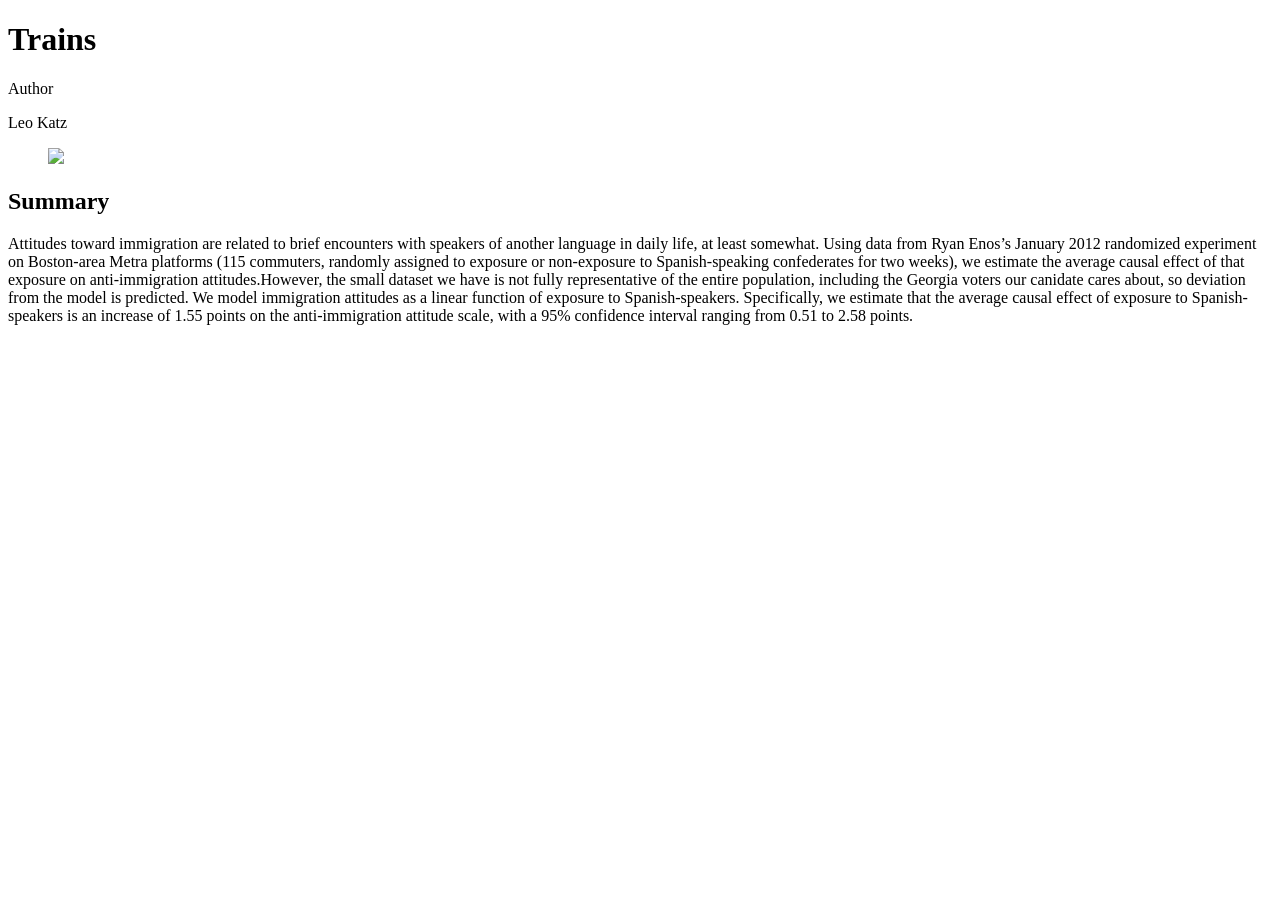
==== commit e036e9d5: "final commit - temperance" ====
--- a/analysis.html
+++ b/analysis.html
@@ -74,503 +74,17 @@
 
 
 <div class="cell">
-<div class="cell-output cell-output-stdout">
-<pre><code># A tibble: 2 × 7
-  term             estimate std.error statistic  p.value conf.low conf.high
-  &lt;chr&gt;               &lt;dbl&gt;     &lt;dbl&gt;     &lt;dbl&gt;    &lt;dbl&gt;    &lt;dbl&gt;     &lt;dbl&gt;
-1 (Intercept)          8.45     0.347     24.3  9.18e-47    7.77       9.14
-2 treatmentTreated     1.55     0.521      2.97 3.67e- 3    0.514      2.58</code></pre>
-</div>
-</div>
-<div class="cell">
 <div class="cell-output-display">
-<div id="ojwdjwjxiv" style="padding-left:0px;padding-right:0px;padding-top:10px;padding-bottom:10px;overflow-x:auto;overflow-y:auto;width:auto;height:auto;">
-<style>#ojwdjwjxiv table {
-  font-family: system-ui, 'Segoe UI', Roboto, Helvetica, Arial, sans-serif, 'Apple Color Emoji', 'Segoe UI Emoji', 'Segoe UI Symbol', 'Noto Color Emoji';
-  -webkit-font-smoothing: antialiased;
-  -moz-osx-font-smoothing: grayscale;
-}
-
-#ojwdjwjxiv thead, #ojwdjwjxiv tbody, #ojwdjwjxiv tfoot, #ojwdjwjxiv tr, #ojwdjwjxiv td, #ojwdjwjxiv th {
-  border-style: none;
-}
-
-#ojwdjwjxiv p {
-  margin: 0;
-  padding: 0;
-}
-
-#ojwdjwjxiv .gt_table {
-  display: table;
-  border-collapse: collapse;
-  line-height: normal;
-  margin-left: auto;
-  margin-right: auto;
-  color: #333333;
-  font-size: 16px;
-  font-weight: normal;
-  font-style: normal;
-  background-color: #FFFFFF;
-  width: auto;
-  border-top-style: solid;
-  border-top-width: 2px;
-  border-top-color: #A8A8A8;
-  border-right-style: none;
-  border-right-width: 2px;
-  border-right-color: #D3D3D3;
-  border-bottom-style: solid;
-  border-bottom-width: 2px;
-  border-bottom-color: #A8A8A8;
-  border-left-style: none;
-  border-left-width: 2px;
-  border-left-color: #D3D3D3;
-}
-
-#ojwdjwjxiv .gt_caption {
-  padding-top: 4px;
-  padding-bottom: 4px;
-}
-
-#ojwdjwjxiv .gt_title {
-  color: #333333;
-  font-size: 125%;
-  font-weight: initial;
-  padding-top: 4px;
-  padding-bottom: 4px;
-  padding-left: 5px;
-  padding-right: 5px;
-  border-bottom-color: #FFFFFF;
-  border-bottom-width: 0;
-}
-
-#ojwdjwjxiv .gt_subtitle {
-  color: #333333;
-  font-size: 85%;
-  font-weight: initial;
-  padding-top: 3px;
-  padding-bottom: 5px;
-  padding-left: 5px;
-  padding-right: 5px;
-  border-top-color: #FFFFFF;
-  border-top-width: 0;
-}
-
-#ojwdjwjxiv .gt_heading {
-  background-color: #FFFFFF;
-  text-align: center;
-  border-bottom-color: #FFFFFF;
-  border-left-style: none;
-  border-left-width: 1px;
-  border-left-color: #D3D3D3;
-  border-right-style: none;
-  border-right-width: 1px;
-  border-right-color: #D3D3D3;
-}
-
-#ojwdjwjxiv .gt_bottom_border {
-  border-bottom-style: solid;
-  border-bottom-width: 2px;
-  border-bottom-color: #D3D3D3;
-}
-
-#ojwdjwjxiv .gt_col_headings {
-  border-top-style: solid;
-  border-top-width: 2px;
-  border-top-color: #D3D3D3;
-  border-bottom-style: solid;
-  border-bottom-width: 2px;
-  border-bottom-color: #D3D3D3;
-  border-left-style: none;
-  border-left-width: 1px;
-  border-left-color: #D3D3D3;
-  border-right-style: none;
-  border-right-width: 1px;
-  border-right-color: #D3D3D3;
-}
-
-#ojwdjwjxiv .gt_col_heading {
-  color: #333333;
-  background-color: #FFFFFF;
-  font-size: 100%;
-  font-weight: normal;
-  text-transform: inherit;
-  border-left-style: none;
-  border-left-width: 1px;
-  border-left-color: #D3D3D3;
-  border-right-style: none;
-  border-right-width: 1px;
-  border-right-color: #D3D3D3;
-  vertical-align: bottom;
-  padding-top: 5px;
-  padding-bottom: 6px;
-  padding-left: 5px;
-  padding-right: 5px;
-  overflow-x: hidden;
-}
-
-#ojwdjwjxiv .gt_column_spanner_outer {
-  color: #333333;
-  background-color: #FFFFFF;
-  font-size: 100%;
-  font-weight: normal;
-  text-transform: inherit;
-  padding-top: 0;
-  padding-bottom: 0;
-  padding-left: 4px;
-  padding-right: 4px;
-}
-
-#ojwdjwjxiv .gt_column_spanner_outer:first-child {
-  padding-left: 0;
-}
-
-#ojwdjwjxiv .gt_column_spanner_outer:last-child {
-  padding-right: 0;
-}
-
-#ojwdjwjxiv .gt_column_spanner {
-  border-bottom-style: solid;
-  border-bottom-width: 2px;
-  border-bottom-color: #D3D3D3;
-  vertical-align: bottom;
-  padding-top: 5px;
-  padding-bottom: 5px;
-  overflow-x: hidden;
-  display: inline-block;
-  width: 100%;
-}
-
-#ojwdjwjxiv .gt_spanner_row {
-  border-bottom-style: hidden;
-}
-
-#ojwdjwjxiv .gt_group_heading {
-  padding-top: 8px;
-  padding-bottom: 8px;
-  padding-left: 5px;
-  padding-right: 5px;
-  color: #333333;
-  background-color: #FFFFFF;
-  font-size: 100%;
-  font-weight: initial;
-  text-transform: inherit;
-  border-top-style: solid;
-  border-top-width: 2px;
-  border-top-color: #D3D3D3;
-  border-bottom-style: solid;
-  border-bottom-width: 2px;
-  border-bottom-color: #D3D3D3;
-  border-left-style: none;
-  border-left-width: 1px;
-  border-left-color: #D3D3D3;
-  border-right-style: none;
-  border-right-width: 1px;
-  border-right-color: #D3D3D3;
-  vertical-align: middle;
-  text-align: left;
-}
-
-#ojwdjwjxiv .gt_empty_group_heading {
-  padding: 0.5px;
-  color: #333333;
-  background-color: #FFFFFF;
-  font-size: 100%;
-  font-weight: initial;
-  border-top-style: solid;
-  border-top-width: 2px;
-  border-top-color: #D3D3D3;
-  border-bottom-style: solid;
-  border-bottom-width: 2px;
-  border-bottom-color: #D3D3D3;
-  vertical-align: middle;
-}
-
-#ojwdjwjxiv .gt_from_md > :first-child {
-  margin-top: 0;
-}
-
-#ojwdjwjxiv .gt_from_md > :last-child {
-  margin-bottom: 0;
-}
-
-#ojwdjwjxiv .gt_row {
-  padding-top: 8px;
-  padding-bottom: 8px;
-  padding-left: 5px;
-  padding-right: 5px;
-  margin: 10px;
-  border-top-style: solid;
-  border-top-width: 1px;
-  border-top-color: #D3D3D3;
-  border-left-style: none;
-  border-left-width: 1px;
-  border-left-color: #D3D3D3;
-  border-right-style: none;
-  border-right-width: 1px;
-  border-right-color: #D3D3D3;
-  vertical-align: middle;
-  overflow-x: hidden;
-}
-
-#ojwdjwjxiv .gt_stub {
-  color: #333333;
-  background-color: #FFFFFF;
-  font-size: 100%;
-  font-weight: initial;
-  text-transform: inherit;
-  border-right-style: solid;
-  border-right-width: 2px;
-  border-right-color: #D3D3D3;
-  padding-left: 5px;
-  padding-right: 5px;
-}
-
-#ojwdjwjxiv .gt_stub_row_group {
-  color: #333333;
-  background-color: #FFFFFF;
-  font-size: 100%;
-  font-weight: initial;
-  text-transform: inherit;
-  border-right-style: solid;
-  border-right-width: 2px;
-  border-right-color: #D3D3D3;
-  padding-left: 5px;
-  padding-right: 5px;
-  vertical-align: top;
-}
-
-#ojwdjwjxiv .gt_row_group_first td {
-  border-top-width: 2px;
-}
-
-#ojwdjwjxiv .gt_row_group_first th {
-  border-top-width: 2px;
-}
-
-#ojwdjwjxiv .gt_summary_row {
-  color: #333333;
-  background-color: #FFFFFF;
-  text-transform: inherit;
-  padding-top: 8px;
-  padding-bottom: 8px;
-  padding-left: 5px;
-  padding-right: 5px;
-}
-
-#ojwdjwjxiv .gt_first_summary_row {
-  border-top-style: solid;
-  border-top-color: #D3D3D3;
-}
-
-#ojwdjwjxiv .gt_first_summary_row.thick {
-  border-top-width: 2px;
-}
-
-#ojwdjwjxiv .gt_last_summary_row {
-  padding-top: 8px;
-  padding-bottom: 8px;
-  padding-left: 5px;
-  padding-right: 5px;
-  border-bottom-style: solid;
-  border-bottom-width: 2px;
-  border-bottom-color: #D3D3D3;
-}
-
-#ojwdjwjxiv .gt_grand_summary_row {
-  color: #333333;
-  background-color: #FFFFFF;
-  text-transform: inherit;
-  padding-top: 8px;
-  padding-bottom: 8px;
-  padding-left: 5px;
-  padding-right: 5px;
-}
-
-#ojwdjwjxiv .gt_first_grand_summary_row {
-  padding-top: 8px;
-  padding-bottom: 8px;
-  padding-left: 5px;
-  padding-right: 5px;
-  border-top-style: double;
-  border-top-width: 6px;
-  border-top-color: #D3D3D3;
-}
-
-#ojwdjwjxiv .gt_last_grand_summary_row_top {
-  padding-top: 8px;
-  padding-bottom: 8px;
-  padding-left: 5px;
-  padding-right: 5px;
-  border-bottom-style: double;
-  border-bottom-width: 6px;
-  border-bottom-color: #D3D3D3;
-}
-
-#ojwdjwjxiv .gt_striped {
-  background-color: rgba(128, 128, 128, 0.05);
-}
-
-#ojwdjwjxiv .gt_table_body {
-  border-top-style: solid;
-  border-top-width: 2px;
-  border-top-color: #D3D3D3;
-  border-bottom-style: solid;
-  border-bottom-width: 2px;
-  border-bottom-color: #D3D3D3;
-}
-
-#ojwdjwjxiv .gt_footnotes {
-  color: #333333;
-  background-color: #FFFFFF;
-  border-bottom-style: none;
-  border-bottom-width: 2px;
-  border-bottom-color: #D3D3D3;
-  border-left-style: none;
-  border-left-width: 2px;
-  border-left-color: #D3D3D3;
-  border-right-style: none;
-  border-right-width: 2px;
-  border-right-color: #D3D3D3;
-}
-
-#ojwdjwjxiv .gt_footnote {
-  margin: 0px;
-  font-size: 90%;
-  padding-top: 4px;
-  padding-bottom: 4px;
-  padding-left: 5px;
-  padding-right: 5px;
-}
-
-#ojwdjwjxiv .gt_sourcenotes {
-  color: #333333;
-  background-color: #FFFFFF;
-  border-bottom-style: none;
-  border-bottom-width: 2px;
-  border-bottom-color: #D3D3D3;
-  border-left-style: none;
-  border-left-width: 2px;
-  border-left-color: #D3D3D3;
-  border-right-style: none;
-  border-right-width: 2px;
-  border-right-color: #D3D3D3;
-}
-
-#ojwdjwjxiv .gt_sourcenote {
-  font-size: 90%;
-  padding-top: 4px;
-  padding-bottom: 4px;
-  padding-left: 5px;
-  padding-right: 5px;
-}
-
-#ojwdjwjxiv .gt_left {
-  text-align: left;
-}
-
-#ojwdjwjxiv .gt_center {
-  text-align: center;
-}
-
-#ojwdjwjxiv .gt_right {
-  text-align: right;
-  font-variant-numeric: tabular-nums;
-}
-
-#ojwdjwjxiv .gt_font_normal {
-  font-weight: normal;
-}
-
-#ojwdjwjxiv .gt_font_bold {
-  font-weight: bold;
-}
-
-#ojwdjwjxiv .gt_font_italic {
-  font-style: italic;
-}
-
-#ojwdjwjxiv .gt_super {
-  font-size: 65%;
-}
-
-#ojwdjwjxiv .gt_footnote_marks {
-  font-size: 75%;
-  vertical-align: 0.4em;
-  position: initial;
-}
-
-#ojwdjwjxiv .gt_asterisk {
-  font-size: 100%;
-  vertical-align: 0;
-}
-
-#ojwdjwjxiv .gt_indent_1 {
-  text-indent: 5px;
-}
-
-#ojwdjwjxiv .gt_indent_2 {
-  text-indent: 10px;
-}
-
-#ojwdjwjxiv .gt_indent_3 {
-  text-indent: 15px;
-}
-
-#ojwdjwjxiv .gt_indent_4 {
-  text-indent: 20px;
-}
-
-#ojwdjwjxiv .gt_indent_5 {
-  text-indent: 25px;
-}
-
-#ojwdjwjxiv .katex-display {
-  display: inline-flex !important;
-  margin-bottom: 0.75em !important;
-}
-
-#ojwdjwjxiv div.Reactable > div.rt-table > div.rt-thead > div.rt-tr.rt-tr-group-header > div.rt-th-group:after {
-  height: 0px !important;
-}
-</style>
-
-<table class="gt_table caption-top table table-sm table-striped small" data-quarto-bootstrap="false">
-<thead>
-<tr class="gt_heading header">
-<td colspan="4" class="gt_heading gt_title gt_font_normal">Immigration Attitude Model Estimates</td>
-</tr>
-<tr class="gt_heading even">
-<td colspan="4" class="gt_heading gt_subtitle gt_font_normal gt_bottom_border">Data Source: trains experiment from primer.data</td>
-</tr>
-<tr class="gt_col_headings header">
-<th id="term" class="gt_col_heading gt_columns_bottom_border gt_left" data-quarto-table-cell-role="th" scope="col">Term</th>
-<th id="estimate" class="gt_col_heading gt_columns_bottom_border gt_right" data-quarto-table-cell-role="th" scope="col">Estimate</th>
-<th id="conf.low" class="gt_col_heading gt_columns_bottom_border gt_right" data-quarto-table-cell-role="th" scope="col">Lower 95% CI</th>
-<th id="conf.high" class="gt_col_heading gt_columns_bottom_border gt_right" data-quarto-table-cell-role="th" scope="col">Upper 95% CI</th>
-</tr>
-</thead>
-<tbody class="gt_table_body">
-<tr class="odd">
-<td class="gt_row gt_left" headers="term">(Intercept)</td>
-<td class="gt_row gt_right" headers="estimate">8.45</td>
-<td class="gt_row gt_right" headers="conf.low">7.77</td>
-<td class="gt_row gt_right" headers="conf.high">9.14</td>
-</tr>
-<tr class="even">
-<td class="gt_row gt_left" headers="term">treatmentTreated</td>
-<td class="gt_row gt_right" headers="estimate">1.55</td>
-<td class="gt_row gt_right" headers="conf.low">0.514</td>
-<td class="gt_row gt_right" headers="conf.high">2.58</td>
-</tr>
-</tbody>
-</table>
-
+<div>
+<figure class="figure">
+<p><img src="analysis_files/figure-html/unnamed-chunk-3-1.png" class="img-fluid figure-img" width="672"></p>
+</figure>
 </div>
 </div>
 </div>
 <section id="summary" class="level2">
 <h2 class="anchored" data-anchor-id="summary">Summary</h2>
-<p>Attitudes toward immigration are related to brief encounters with speakers of another language in daily life, at least somewhat. Using data from Ryan Enos’s January 2012 randomized experiment on Boston-area Metra platforms (115 commuters, randomly assigned to exposure or non-exposure to Spanish-speaking confederates for two weeks), we estimate the average causal effect of that exposure on anti-immigration attitudes.However, the small dataset we have is not fully representative of the entire population, including the Georgia voters our canidate cares about, so deviation from the model is predicted.</p>
+<p>Attitudes toward immigration are related to brief encounters with speakers of another language in daily life, at least somewhat. Using data from Ryan Enos’s January 2012 randomized experiment on Boston-area Metra platforms (115 commuters, randomly assigned to exposure or non-exposure to Spanish-speaking confederates for two weeks), we estimate the average causal effect of that exposure on anti-immigration attitudes.However, the small dataset we have is not fully representative of the entire population, including the Georgia voters our canidate cares about, so deviation from the model is predicted. We model immigration attitudes as a linear function of exposure to Spanish-speakers. Specifically, we estimate that the average causal effect of exposure to Spanish-speakers is an increase of 1.55 points on the anti-immigration attitude scale, with a 95% confidence interval ranging from 0.51 to 2.58 points.</p>
 </section>
 
 </main>
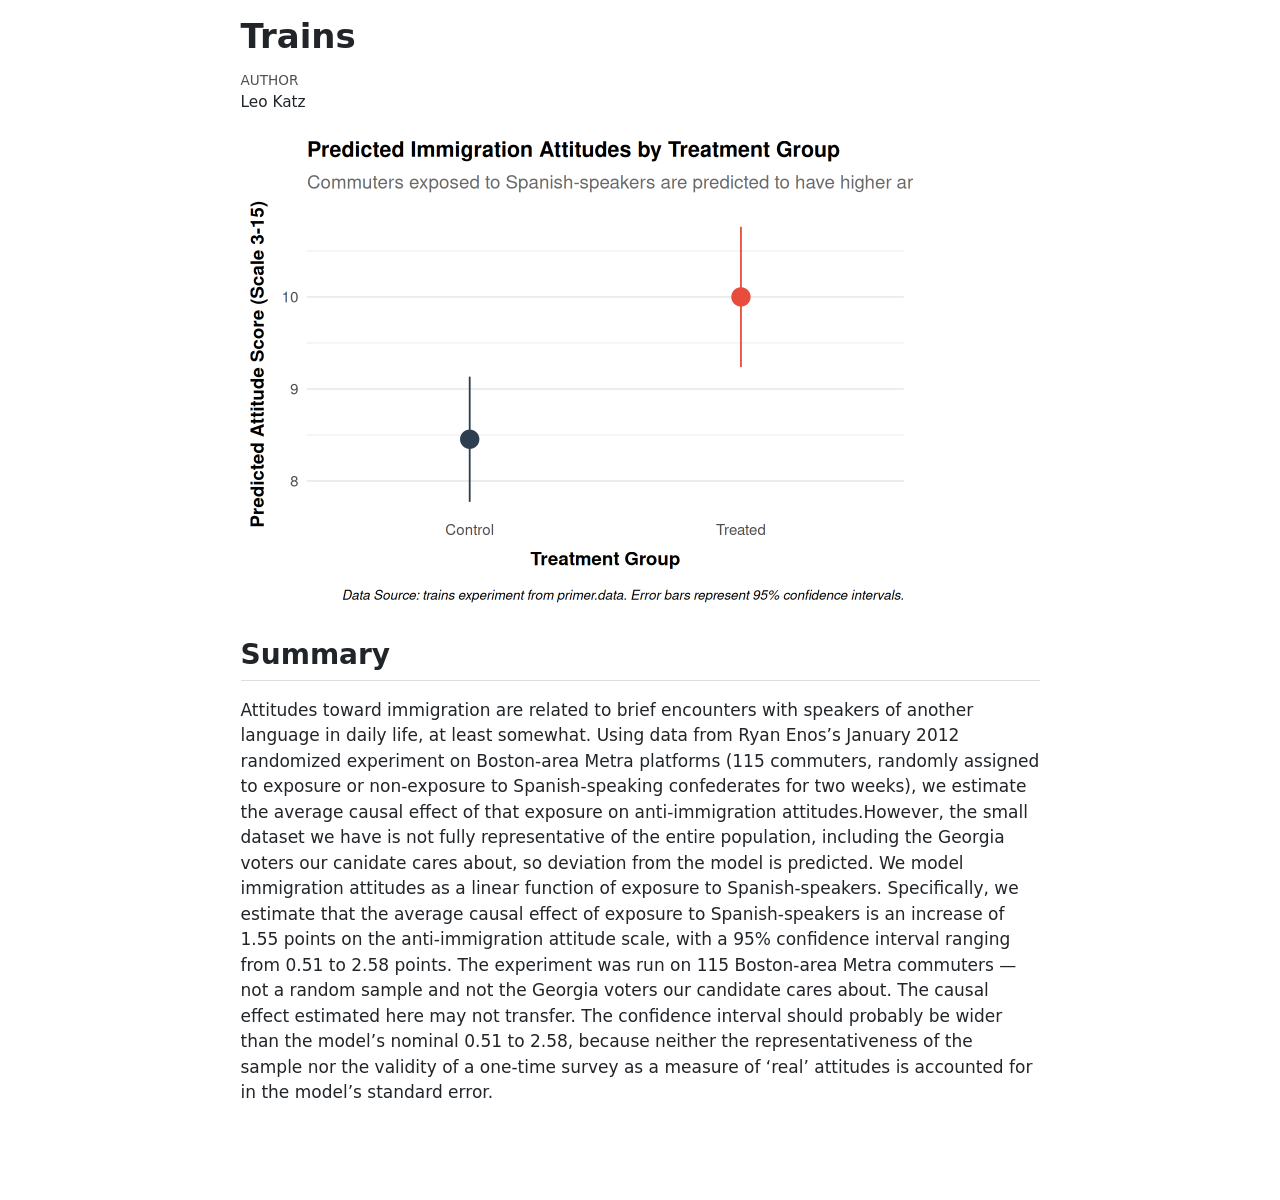
==== commit 281d8758: "Built site for gh-pages" ====
--- a/analysis.html
+++ b/analysis.html
@@ -84,7 +84,7 @@
 </div>
 <section id="summary" class="level2">
 <h2 class="anchored" data-anchor-id="summary">Summary</h2>
-<p>Attitudes toward immigration are related to brief encounters with speakers of another language in daily life, at least somewhat. Using data from Ryan Enos’s January 2012 randomized experiment on Boston-area Metra platforms (115 commuters, randomly assigned to exposure or non-exposure to Spanish-speaking confederates for two weeks), we estimate the average causal effect of that exposure on anti-immigration attitudes.However, the small dataset we have is not fully representative of the entire population, including the Georgia voters our canidate cares about, so deviation from the model is predicted. We model immigration attitudes as a linear function of exposure to Spanish-speakers. Specifically, we estimate that the average causal effect of exposure to Spanish-speakers is an increase of 1.55 points on the anti-immigration attitude scale, with a 95% confidence interval ranging from 0.51 to 2.58 points.</p>
+<p>Attitudes toward immigration are related to brief encounters with speakers of another language in daily life, at least somewhat. Using data from Ryan Enos’s January 2012 randomized experiment on Boston-area Metra platforms (115 commuters, randomly assigned to exposure or non-exposure to Spanish-speaking confederates for two weeks), we estimate the average causal effect of that exposure on anti-immigration attitudes.However, the small dataset we have is not fully representative of the entire population, including the Georgia voters our canidate cares about, so deviation from the model is predicted. We model immigration attitudes as a linear function of exposure to Spanish-speakers. Specifically, we estimate that the average causal effect of exposure to Spanish-speakers is an increase of 1.55 points on the anti-immigration attitude scale, with a 95% confidence interval ranging from 0.51 to 2.58 points. The experiment was run on 115 Boston-area Metra commuters — not a random sample and not the Georgia voters our candidate cares about. The causal effect estimated here may not transfer. The confidence interval should probably be wider than the model’s nominal 0.51 to 2.58, because neither the representativeness of the sample nor the validity of a one-time survey as a measure of ‘real’ attitudes is accounted for in the model’s standard error.</p>
 </section>
 
 </main>
--- a/analysis_files/libs/quarto-html/tippy.css
+++ b/analysis_files/libs/quarto-html/tippy.css
@@ -0,0 +1 @@
+.tippy-box[data-animation=fade][data-state=hidden]{opacity:0}[data-tippy-root]{max-width:calc(100vw - 10px)}.tippy-box{position:relative;background-color:#333;color:#fff;border-radius:4px;font-size:14px;line-height:1.4;white-space:normal;outline:0;transition-property:transform,visibility,opacity}.tippy-box[data-placement^=top]>.tippy-arrow{bottom:0}.tippy-box[data-placement^=top]>.tippy-arrow:before{bottom:-7px;left:0;border-width:8px 8px 0;border-top-color:initial;transform-origin:center top}.tippy-box[data-placement^=bottom]>.tippy-arrow{top:0}.tippy-box[data-placement^=bottom]>.tippy-arrow:before{top:-7px;left:0;border-width:0 8px 8px;border-bottom-color:initial;transform-origin:center bottom}.tippy-box[data-placement^=left]>.tippy-arrow{right:0}.tippy-box[data-placement^=left]>.tippy-arrow:before{border-width:8px 0 8px 8px;border-left-color:initial;right:-7px;transform-origin:center left}.tippy-box[data-placement^=right]>.tippy-arrow{left:0}.tippy-box[data-placement^=right]>.tippy-arrow:before{left:-7px;border-width:8px 8px 8px 0;border-right-color:initial;transform-origin:center right}.tippy-box[data-inertia][data-state=visible]{transition-timing-function:cubic-bezier(.54,1.5,.38,1.11)}.tippy-arrow{width:16px;height:16px;color:#333}.tippy-arrow:before{content:"";position:absolute;border-color:transparent;border-style:solid}.tippy-content{position:relative;padding:5px 9px;z-index:1}
--- a/analysis_files/libs/quarto-html/quarto-syntax-highlighting-15634bcf2e68342d4ad2dfa704d543f6.css
+++ b/analysis_files/libs/quarto-html/quarto-syntax-highlighting-15634bcf2e68342d4ad2dfa704d543f6.css
@@ -0,0 +1,236 @@
+/* quarto syntax highlight colors */
+:root {
+  --quarto-hl-ot-color: #003B4F;
+  --quarto-hl-at-color: #657422;
+  --quarto-hl-ss-color: #20794D;
+  --quarto-hl-an-color: #5E5E5E;
+  --quarto-hl-fu-color: #4758AB;
+  --quarto-hl-st-color: #20794D;
+  --quarto-hl-cf-color: #003B4F;
+  --quarto-hl-op-color: #5E5E5E;
+  --quarto-hl-er-color: #AD0000;
+  --quarto-hl-bn-color: #AD0000;
+  --quarto-hl-al-color: #AD0000;
+  --quarto-hl-va-color: #111111;
+  --quarto-hl-bu-color: inherit;
+  --quarto-hl-ex-color: inherit;
+  --quarto-hl-pp-color: #AD0000;
+  --quarto-hl-in-color: #5E5E5E;
+  --quarto-hl-vs-color: #20794D;
+  --quarto-hl-wa-color: #5E5E5E;
+  --quarto-hl-do-color: #5E5E5E;
+  --quarto-hl-im-color: #00769E;
+  --quarto-hl-ch-color: #20794D;
+  --quarto-hl-dt-color: #AD0000;
+  --quarto-hl-fl-color: #AD0000;
+  --quarto-hl-co-color: #5E5E5E;
+  --quarto-hl-cv-color: #5E5E5E;
+  --quarto-hl-cn-color: #8f5902;
+  --quarto-hl-sc-color: #5E5E5E;
+  --quarto-hl-dv-color: #AD0000;
+  --quarto-hl-kw-color: #003B4F;
+}
+
+/* other quarto variables */
+:root {
+  --quarto-font-monospace: SFMono-Regular, Menlo, Monaco, Consolas, "Liberation Mono", "Courier New", monospace;
+}
+
+/* syntax highlight based on Pandoc's rules */
+pre > code.sourceCode > span {
+  color: #003B4F;
+}
+
+code.sourceCode > span {
+  color: #003B4F;
+}
+
+div.sourceCode,
+div.sourceCode pre.sourceCode {
+  color: #003B4F;
+}
+
+/* Normal */
+code span {
+  color: #003B4F;
+}
+
+/* Alert */
+code span.al {
+  color: #AD0000;
+  font-style: inherit;
+}
+
+/* Annotation */
+code span.an {
+  color: #5E5E5E;
+  font-style: inherit;
+}
+
+/* Attribute */
+code span.at {
+  color: #657422;
+  font-style: inherit;
+}
+
+/* BaseN */
+code span.bn {
+  color: #AD0000;
+  font-style: inherit;
+}
+
+/* BuiltIn */
+code span.bu {
+  font-style: inherit;
+}
+
+/* ControlFlow */
+code span.cf {
+  color: #003B4F;
+  font-weight: bold;
+  font-style: inherit;
+}
+
+/* Char */
+code span.ch {
+  color: #20794D;
+  font-style: inherit;
+}
+
+/* Constant */
+code span.cn {
+  color: #8f5902;
+  font-style: inherit;
+}
+
+/* Comment */
+code span.co {
+  color: #5E5E5E;
+  font-style: inherit;
+}
+
+/* CommentVar */
+code span.cv {
+  color: #5E5E5E;
+  font-style: italic;
+}
+
+/* Documentation */
+code span.do {
+  color: #5E5E5E;
+  font-style: italic;
+}
+
+/* DataType */
+code span.dt {
+  color: #AD0000;
+  font-style: inherit;
+}
+
+/* DecVal */
+code span.dv {
+  color: #AD0000;
+  font-style: inherit;
+}
+
+/* Error */
+code span.er {
+  color: #AD0000;
+  font-style: inherit;
+}
+
+/* Extension */
+code span.ex {
+  font-style: inherit;
+}
+
+/* Float */
+code span.fl {
+  color: #AD0000;
+  font-style: inherit;
+}
+
+/* Function */
+code span.fu {
+  color: #4758AB;
+  font-style: inherit;
+}
+
+/* Import */
+code span.im {
+  color: #00769E;
+  font-style: inherit;
+}
+
+/* Information */
+code span.in {
+  color: #5E5E5E;
+  font-style: inherit;
+}
+
+/* Keyword */
+code span.kw {
+  color: #003B4F;
+  font-weight: bold;
+  font-style: inherit;
+}
+
+/* Operator */
+code span.op {
+  color: #5E5E5E;
+  font-style: inherit;
+}
+
+/* Other */
+code span.ot {
+  color: #003B4F;
+  font-style: inherit;
+}
+
+/* Preprocessor */
+code span.pp {
+  color: #AD0000;
+  font-style: inherit;
+}
+
+/* SpecialChar */
+code span.sc {
+  color: #5E5E5E;
+  font-style: inherit;
+}
+
+/* SpecialString */
+code span.ss {
+  color: #20794D;
+  font-style: inherit;
+}
+
+/* String */
+code span.st {
+  color: #20794D;
+  font-style: inherit;
+}
+
+/* Variable */
+code span.va {
+  color: #111111;
+  font-style: inherit;
+}
+
+/* VerbatimString */
+code span.vs {
+  color: #20794D;
+  font-style: inherit;
+}
+
+/* Warning */
+code span.wa {
+  color: #5E5E5E;
+  font-style: italic;
+}
+
+.prevent-inlining {
+  content: "</";
+}
+
+/*# sourceMappingURL=f23921c56f73e400b49028c9186a1aa0.css.map */
